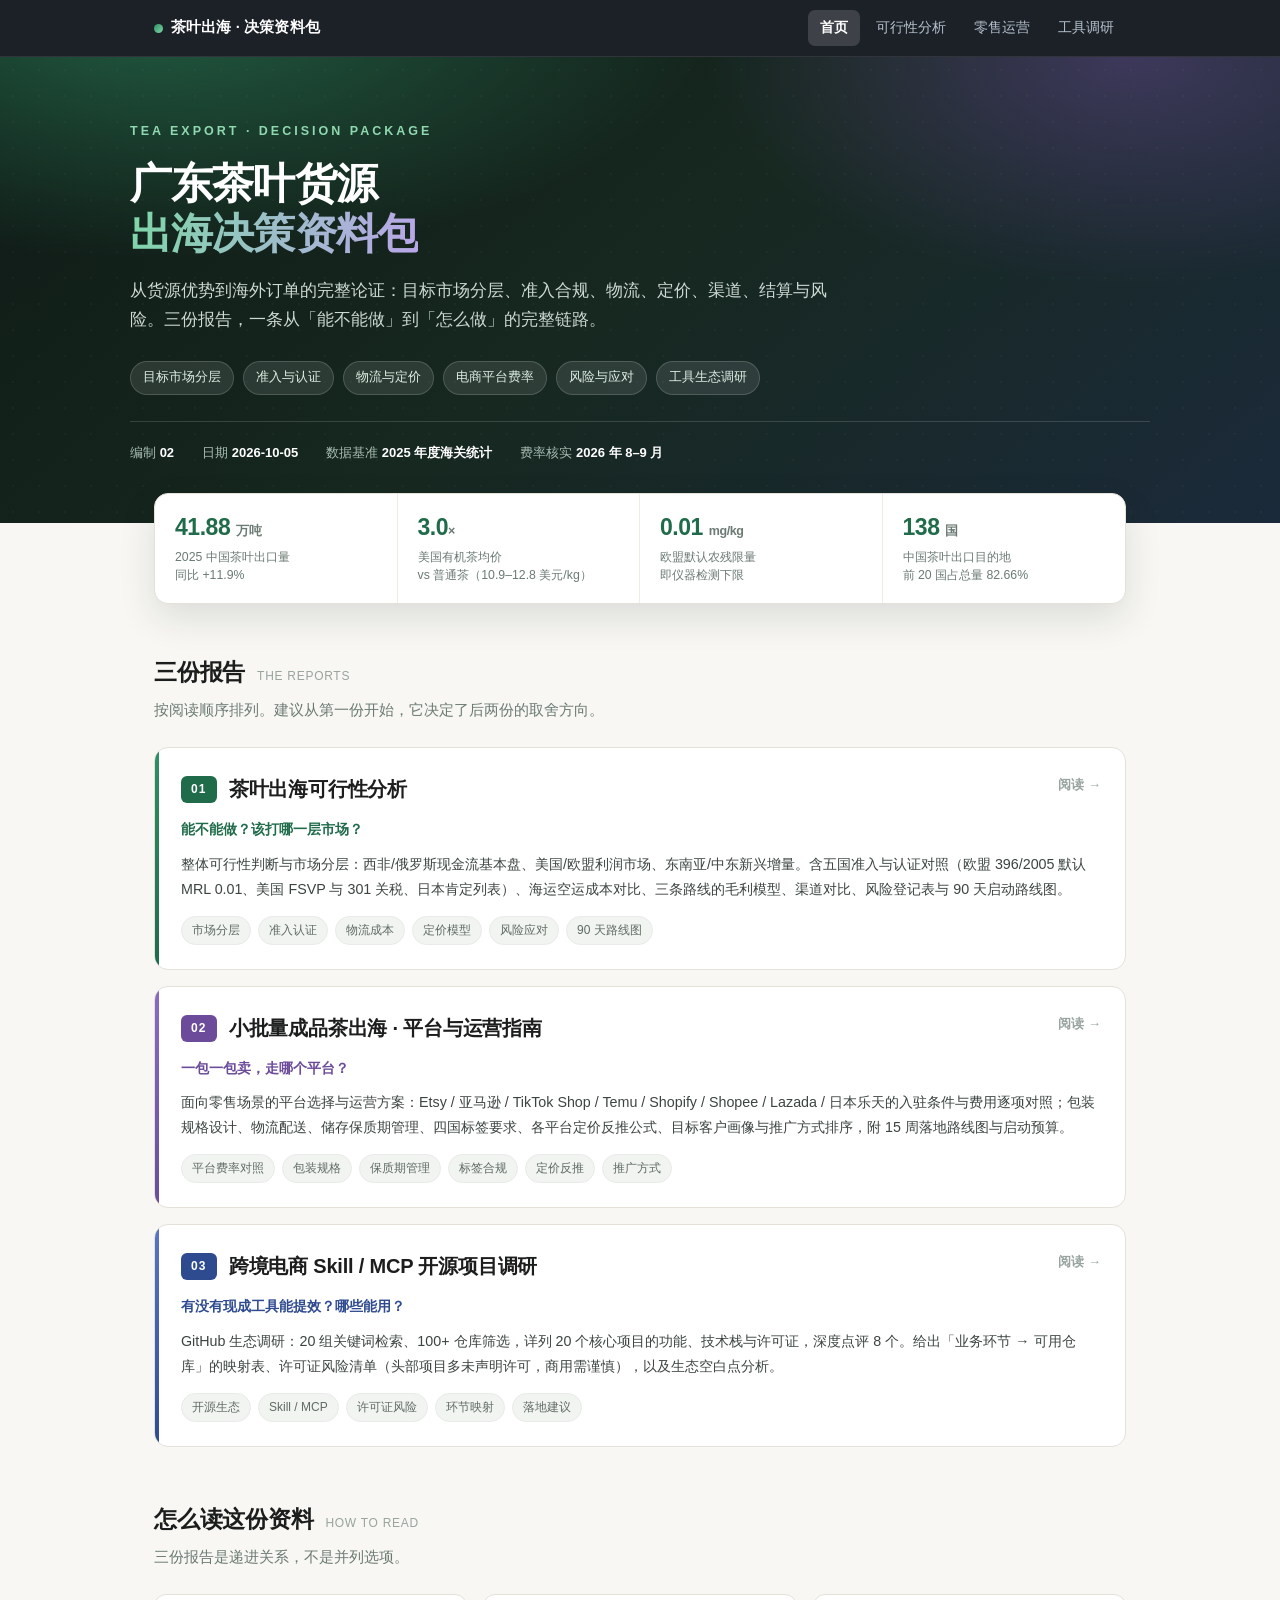
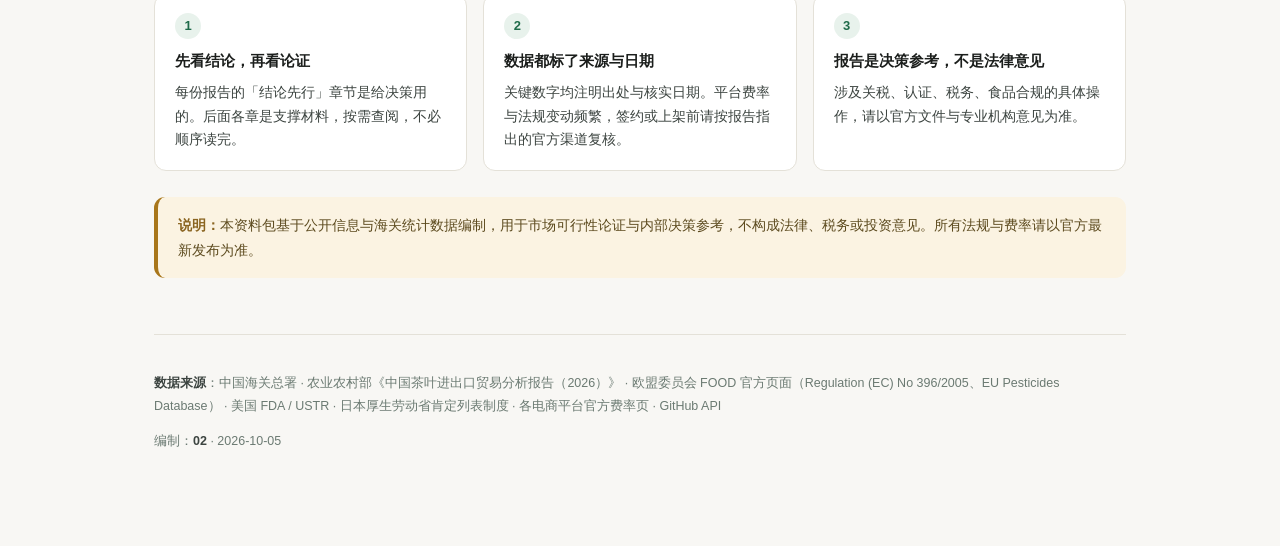
==== index.html @ b07554e2 "茶叶出海决策资料包：可行性分析 / 零售运营指南 / 工具生态调研 - index.html 资料包首页（导航门户 + 三份报告入口） - reports/feasibility.html 茶叶出海可" ====
<!DOCTYPE html>
<html lang="zh-CN">
<head>
<meta charset="UTF-8">
<meta name="viewport" content="width=device-width, initial-scale=1.0">
<title>茶叶出海 · 决策资料包</title>
<meta name="description" content="广东茶叶货源出口海外市场的完整决策资料包：可行性分析、零售运营指南、工具生态调研。">
<link rel="stylesheet" href="assets/site.css">
<style>
  :root{
    --ink:#1b1e1c; --ink-2:#3c4440; --muted:#6b7a72; --faint:#98a49d;
    --bg:#f8f7f4; --card:#ffffff; --line:#e4e1d8; --line-2:#efece4;
    --green:#1f6b4a; --green-2:#2f8f63; --green-3:#e8f2ec;
    --gold:#a8761a; --gold-bg:#fbf3e2;
    --purple:#6b4b9a; --purple-bg:#f0ebf8;
    --indigo:#2f4b8f; --indigo-bg:#e9eefb;
  }
  *{box-sizing:border-box;}
  html{scroll-behavior:smooth;}
  body{
    margin:0; background:var(--bg); color:var(--ink);
    font-family:"Segoe UI","PingFang SC","Microsoft YaHei",-apple-system,sans-serif;
    font-size:15.5px; line-height:1.75; -webkit-font-smoothing:antialiased;
  }
  .wrap{max-width:1020px; margin:0 auto; padding:0 24px 80px;}

  /* Hero */
  .hero{
    background:
      radial-gradient(900px 400px at 12% -10%, rgba(47,143,99,.55), transparent 62%),
      radial-gradient(700px 380px at 88% 0%, rgba(107,75,154,.45), transparent 60%),
      linear-gradient(140deg,#0f1a16 0%,#16281f 48%,#1b2a3a 100%);
    color:#fff; padding:64px 24px 58px; position:relative; overflow:hidden;
  }
  .hero::after{
    content:""; position:absolute; inset:0;
    background-image:radial-gradient(rgba(255,255,255,.06) 1px, transparent 1px);
    background-size:26px 26px; opacity:.5; pointer-events:none;
  }
  .hero-in{max-width:1020px; margin:0 auto; position:relative; z-index:1;}
  .hero .kicker{
    font-size:12.5px; letter-spacing:.24em; text-transform:uppercase;
    color:#8fd8b0; font-weight:700; margin-bottom:16px;
  }
  .hero h1{
    font-size:42px; line-height:1.2; margin:0 0 16px; font-weight:700;
    letter-spacing:-.02em;
  }
  .hero h1 em{
    font-style:normal;
    background:linear-gradient(100deg,#7fd6a8,#b9a6e8);
    -webkit-background-clip:text; background-clip:text; color:transparent;
  }
  .hero p.sub{
    font-size:16.5px; color:#cdd9d3; margin:0 0 28px; max-width:700px; line-height:1.75;
  }
  .hero .chips{display:flex; flex-wrap:wrap; gap:9px; margin-bottom:26px;}
  .hero .chips span{
    font-size:12.5px; padding:5px 12px; border-radius:20px;
    background:rgba(255,255,255,.1); border:1px solid rgba(255,255,255,.16);
    color:#dceee3;
  }
  .hero .meta{
    display:flex; flex-wrap:wrap; gap:10px 28px; font-size:13px;
    color:#a9bdb3; border-top:1px solid rgba(255,255,255,.15); padding-top:20px;
  }
  .hero .meta b{color:#fff; font-weight:600;}

  /* Metrics */
  .metrics{
    display:grid; grid-template-columns:repeat(4,1fr); gap:0;
    background:var(--card); border:1px solid var(--line); border-radius:14px;
    margin:-30px auto 48px; overflow:hidden;
    box-shadow:0 14px 36px rgba(16,30,24,.12); position:relative; z-index:3;
  }
  .metric{padding:20px 20px 18px; border-right:1px solid var(--line-2);}
  .metric:last-child{border-right:none;}
  .metric .v{font-size:23px; font-weight:700; color:var(--green); letter-spacing:-.02em; line-height:1.2;}
  .metric .v small{font-size:12.5px; color:var(--muted); font-weight:600;}
  .metric .l{font-size:12.3px; color:var(--muted); margin-top:6px; line-height:1.5;}

  /* Section head */
  .sec-head{margin:0 0 6px; display:flex; align-items:baseline; gap:12px; flex-wrap:wrap;}
  .sec-head h2{font-size:23px; margin:0; font-weight:700; letter-spacing:-.01em;}
  .sec-head .en{font-size:12px; color:var(--faint); letter-spacing:.06em; font-weight:500;}
  .sec-desc{color:var(--muted); font-size:14.5px; margin:6px 0 24px; max-width:760px;}

  /* Report cards */
  .cards{display:grid; gap:16px;}
  .rc{
    display:block; text-decoration:none; color:inherit;
    background:var(--card); border:1px solid var(--line); border-radius:14px;
    padding:24px 26px; position:relative; overflow:hidden;
    transition:border-color .18s, box-shadow .18s, transform .18s;
  }
  .rc::before{
    content:""; position:absolute; left:0; top:0; bottom:0; width:4px;
  }
  .rc.r1::before{background:linear-gradient(180deg,#2f8f63,#1f6b4a);}
  .rc.r2::before{background:linear-gradient(180deg,#8a6cc4,#6b4b9a);}
  .rc.r3::before{background:linear-gradient(180deg,#5a76c4,#2f4b8f);}
  .rc:hover{border-color:#c4d0c8; box-shadow:0 12px 30px rgba(20,40,30,.09); transform:translateY(-2px);}
  .rc .top{display:flex; align-items:center; gap:12px; flex-wrap:wrap; margin-bottom:10px;}
  .rc .idx{
    font-size:12px; font-weight:700; letter-spacing:.1em;
    padding:3px 10px; border-radius:6px; color:#fff;
  }
  .rc.r1 .idx{background:#1f6b4a;}
  .rc.r2 .idx{background:#6b4b9a;}
  .rc.r3 .idx{background:#2f4b8f;}
  .rc h3{font-size:20px; margin:0; font-weight:700; letter-spacing:-.01em;}
  .rc .q{font-size:14px; color:var(--green); font-weight:600; margin:2px 0 10px;}
  .rc.r2 .q{color:var(--purple);}
  .rc.r3 .q{color:var(--indigo);}
  .rc p{font-size:14.3px; color:var(--ink-2); margin:0 0 14px;}
  .rc .tags{display:flex; flex-wrap:wrap; gap:7px;}
  .rc .tags span{
    font-size:12px; padding:3px 10px; border-radius:16px;
    background:#f2f4f2; color:#5f6b63; border:1px solid #e8ebe8;
  }
  .rc .go{
    position:absolute; right:24px; top:26px; font-size:13px;
    color:var(--faint); font-weight:600;
  }
  .rc:hover .go{color:var(--green);}

  /* How to read */
  .grid3{display:grid; grid-template-columns:repeat(3,1fr); gap:16px; margin-top:18px;}
  .mini{background:var(--card); border:1px solid var(--line); border-radius:12px; padding:18px 20px;}
  .mini .n{
    width:26px; height:26px; border-radius:50%; background:var(--green-3);
    color:var(--green); font-weight:700; font-size:13px;
    display:flex; align-items:center; justify-content:center; margin-bottom:10px;
  }
  .mini h4{margin:0 0 6px; font-size:14.5px; font-weight:700;}
  .mini p{font-size:13.6px; color:var(--ink-2); margin:0;}

  /* Notice */
  .notice{
    background:var(--gold-bg); border-left:4px solid var(--gold);
    border-radius:11px; padding:16px 20px; margin-top:26px; font-size:14px; color:#5c4a1e;
  }
  .notice b{color:#8a6420;}

  footer.site-foot{
    margin-top:56px; padding-top:24px; border-top:1px solid var(--line);
    font-size:12.5px; color:var(--muted); line-height:1.85;
  }
  footer.site-foot b{color:var(--ink-2);}

  @media (max-width:860px){
    .metrics{grid-template-columns:1fr 1fr;}
    .metric:nth-child(2){border-right:none;}
    .metric:nth-child(1),.metric:nth-child(2){border-bottom:1px solid var(--line-2);}
    .grid3{grid-template-columns:1fr;}
    .hero h1{font-size:31px;}
    .hero{padding:48px 20px 46px;}
    body{font-size:15px;}
    .rc .go{display:none;}
  }
</style>
</head>
<body>

<nav class="site-nav">
  <div class="site-nav-in">
    <a class="brand" href="index.html"><span class="dot"></span>茶叶出海 · 决策资料包</a>
    <div class="links">
      <a href="index.html" class="active">首页</a>
      <a href="reports/feasibility.html">可行性分析</a>
      <a href="reports/dtc-playbook.html">零售运营</a>
      <a href="reports/skill-landscape.html">工具调研</a>
    </div>
  </div>
</nav>

<header class="hero">
  <div class="hero-in">
    <div class="kicker">Tea Export · Decision Package</div>
    <h1>广东茶叶货源<br><em>出海决策资料包</em></h1>
    <p class="sub">从货源优势到海外订单的完整论证：目标市场分层、准入合规、物流、定价、渠道、结算与风险。三份报告，一条从「能不能做」到「怎么做」的完整链路。</p>
    <div class="chips">
      <span>目标市场分层</span>
      <span>准入与认证</span>
      <span>物流与定价</span>
      <span>电商平台费率</span>
      <span>风险与应对</span>
      <span>工具生态调研</span>
    </div>
    <div class="meta">
      <span>编制 <b>02</b></span>
      <span>日期 <b>2026-10-05</b></span>
      <span>数据基准 <b>2025 年度海关统计</b></span>
      <span>费率核实 <b>2026 年 8–9 月</b></span>
    </div>
  </div>
</header>

<div class="wrap">

  <div class="metrics">
    <div class="metric">
      <div class="v">41.88 <small>万吨</small></div>
      <div class="l">2025 中国茶叶出口量<br>同比 +11.9%</div>
    </div>
    <div class="metric">
      <div class="v">3.0<small>×</small></div>
      <div class="l">美国有机茶均价<br>vs 普通茶（10.9–12.8 美元/kg）</div>
    </div>
    <div class="metric">
      <div class="v">0.01 <small>mg/kg</small></div>
      <div class="l">欧盟默认农残限量<br>即仪器检测下限</div>
    </div>
    <div class="metric">
      <div class="v">138 <small>国</small></div>
      <div class="l">中国茶叶出口目的地<br>前 20 国占总量 82.66%</div>
    </div>
  </div>

  <div class="sec-head">
    <h2>三份报告</h2><span class="en">THE REPORTS</span>
  </div>
  <p class="sec-desc">按阅读顺序排列。建议从第一份开始，它决定了后两份的取舍方向。</p>

  <div class="cards">

    <a class="rc r1" href="reports/feasibility.html">
      <div class="go">阅读 →</div>
      <div class="top">
        <span class="idx">01</span>
        <h3>茶叶出海可行性分析</h3>
      </div>
      <div class="q">能不能做？该打哪一层市场？</div>
      <p>整体可行性判断与市场分层：西非/俄罗斯现金流基本盘、美国/欧盟利润市场、东南亚/中东新兴增量。含五国准入与认证对照（欧盟 396/2005 默认 MRL 0.01、美国 FSVP 与 301 关税、日本肯定列表）、海运空运成本对比、三条路线的毛利模型、渠道对比、风险登记表与 90 天启动路线图。</p>
      <div class="tags">
        <span>市场分层</span><span>准入认证</span><span>物流成本</span><span>定价模型</span><span>风险应对</span><span>90 天路线图</span>
      </div>
    </a>

    <a class="rc r2" href="reports/dtc-playbook.html">
      <div class="go">阅读 →</div>
      <div class="top">
        <span class="idx">02</span>
        <h3>小批量成品茶出海 · 平台与运营指南</h3>
      </div>
      <div class="q">一包一包卖，走哪个平台？</div>
      <p>面向零售场景的平台选择与运营方案：Etsy / 亚马逊 / TikTok Shop / Temu / Shopify / Shopee / Lazada / 日本乐天的入驻条件与费用逐项对照；包装规格设计、物流配送、储存保质期管理、四国标签要求、各平台定价反推公式、目标客户画像与推广方式排序，附 15 周落地路线图与启动预算。</p>
      <div class="tags">
        <span>平台费率对照</span><span>包装规格</span><span>保质期管理</span><span>标签合规</span><span>定价反推</span><span>推广方式</span>
      </div>
    </a>

    <a class="rc r3" href="reports/skill-landscape.html">
      <div class="go">阅读 →</div>
      <div class="top">
        <span class="idx">03</span>
        <h3>跨境电商 Skill / MCP 开源项目调研</h3>
      </div>
      <div class="q">有没有现成工具能提效？哪些能用？</div>
      <p>GitHub 生态调研：20 组关键词检索、100+ 仓库筛选，详列 20 个核心项目的功能、技术栈与许可证，深度点评 8 个。给出「业务环节 → 可用仓库」的映射表、许可证风险清单（头部项目多未声明许可，商用需谨慎），以及生态空白点分析。</p>
      <div class="tags">
        <span>开源生态</span><span>Skill / MCP</span><span>许可证风险</span><span>环节映射</span><span>落地建议</span>
      </div>
    </a>

  </div>

  <div class="sec-head" style="margin-top:52px">
    <h2>怎么读这份资料</h2><span class="en">HOW TO READ</span>
  </div>
  <p class="sec-desc">三份报告是递进关系，不是并列选项。</p>

  <div class="grid3">
    <div class="mini">
      <div class="n">1</div>
      <h4>先看结论，再看论证</h4>
      <p>每份报告的「结论先行」章节是给决策用的。后面各章是支撑材料，按需查阅，不必顺序读完。</p>
    </div>
    <div class="mini">
      <div class="n">2</div>
      <h4>数据都标了来源与日期</h4>
      <p>关键数字均注明出处与核实日期。平台费率与法规变动频繁，签约或上架前请按报告指出的官方渠道复核。</p>
    </div>
    <div class="mini">
      <div class="n">3</div>
      <h4>报告是决策参考，不是法律意见</h4>
      <p>涉及关税、认证、税务、食品合规的具体操作，请以官方文件与专业机构意见为准。</p>
    </div>
  </div>

  <div class="notice">
    <b>说明：</b>本资料包基于公开信息与海关统计数据编制，用于市场可行性论证与内部决策参考，不构成法律、税务或投资意见。所有法规与费率请以官方最新发布为准。
  </div>

  <footer class="site-foot">
    <p><b>数据来源</b>：中国海关总署 · 农业农村部《中国茶叶进出口贸易分析报告（2026）》 · 欧盟委员会 FOOD 官方页面（Regulation (EC) No 396/2005、EU Pesticides Database） · 美国 FDA / USTR · 日本厚生劳动省肯定列表制度 · 各电商平台官方费率页 · GitHub API</p>
    <p style="margin-top:10px">编制：<b>02</b> · 2026-10-05</p>
  </footer>

</div>
</body>
</html>
---- assets/site.css ----
/* ============================================================
   茶叶出海 · 决策资料包 — 站点共享样式
   仅包含跨页面共用的导航 / 页脚 / 打印规则
   各报告页自身的样式仍保留在各自 <style> 中
   ============================================================ */

.site-nav{
  position:sticky; top:0; z-index:9999;
  background:rgba(16,21,28,.95);
  -webkit-backdrop-filter:saturate(160%) blur(10px);
  backdrop-filter:saturate(160%) blur(10px);
  border-bottom:1px solid rgba(255,255,255,.09);
  font-family:"Segoe UI","PingFang SC","Microsoft YaHei",-apple-system,sans-serif;
}
.site-nav-in{
  max-width:1020px; margin:0 auto; padding:0 24px;
  display:flex; align-items:center; gap:20px; height:56px;
}
.site-nav .brand{
  color:#fff; font-weight:700; font-size:14.5px; text-decoration:none;
  white-space:nowrap; letter-spacing:.01em; display:flex; align-items:center; gap:8px;
}
.site-nav .brand .dot{
  width:9px; height:9px; border-radius:50%;
  background:linear-gradient(135deg,#2f8f63,#7fd6a8); flex:none;
}
.site-nav .links{display:flex; gap:4px; margin-left:auto; flex-wrap:wrap;}
.site-nav .links a{
  color:#b6c2ce; font-size:13.5px; text-decoration:none;
  padding:6px 12px; border-radius:7px; white-space:nowrap;
  transition:background .15s, color .15s;
}
.site-nav .links a:hover{color:#fff; background:rgba(255,255,255,.09);}
.site-nav .links a.active{color:#fff; background:rgba(255,255,255,.15); font-weight:600;}

/* 页内底部翻页器 */
.page-pager{
  max-width:1020px; margin:56px auto 0; padding:22px 24px 0;
  border-top:1px solid #e4e1d8;
  display:flex; gap:14px; flex-wrap:wrap;
  font-family:"Segoe UI","PingFang SC","Microsoft YaHei",-apple-system,sans-serif;
}
.page-pager a{
  flex:1 1 240px; text-decoration:none; color:#3c4440;
  background:#fff; border:1px solid #e4e1d8; border-radius:11px;
  padding:15px 18px; transition:border-color .15s, box-shadow .15s, transform .15s;
}
.page-pager a:hover{border-color:#b9c8bf; box-shadow:0 6px 18px rgba(20,40,30,.07); transform:translateY(-1px);}
.page-pager .lbl{font-size:11.5px; letter-spacing:.14em; text-transform:uppercase; color:#98a49d; font-weight:600;}
.page-pager .ttl{font-size:15px; font-weight:700; margin-top:5px; color:#1b1e1c;}
.page-pager .sub{font-size:12.5px; color:#6b7a72; margin-top:3px;}

/* 打印：去掉导航与翻页 */
@media print{
  .site-nav,.page-pager{display:none !important;}
}

@media (max-width:700px){
  .site-nav-in{height:auto; padding:10px 16px; flex-direction:column; align-items:flex-start; gap:8px;}
  .site-nav .links{margin-left:0; width:100%;}
  .site-nav .links a{padding:5px 9px; font-size:13px;}
}
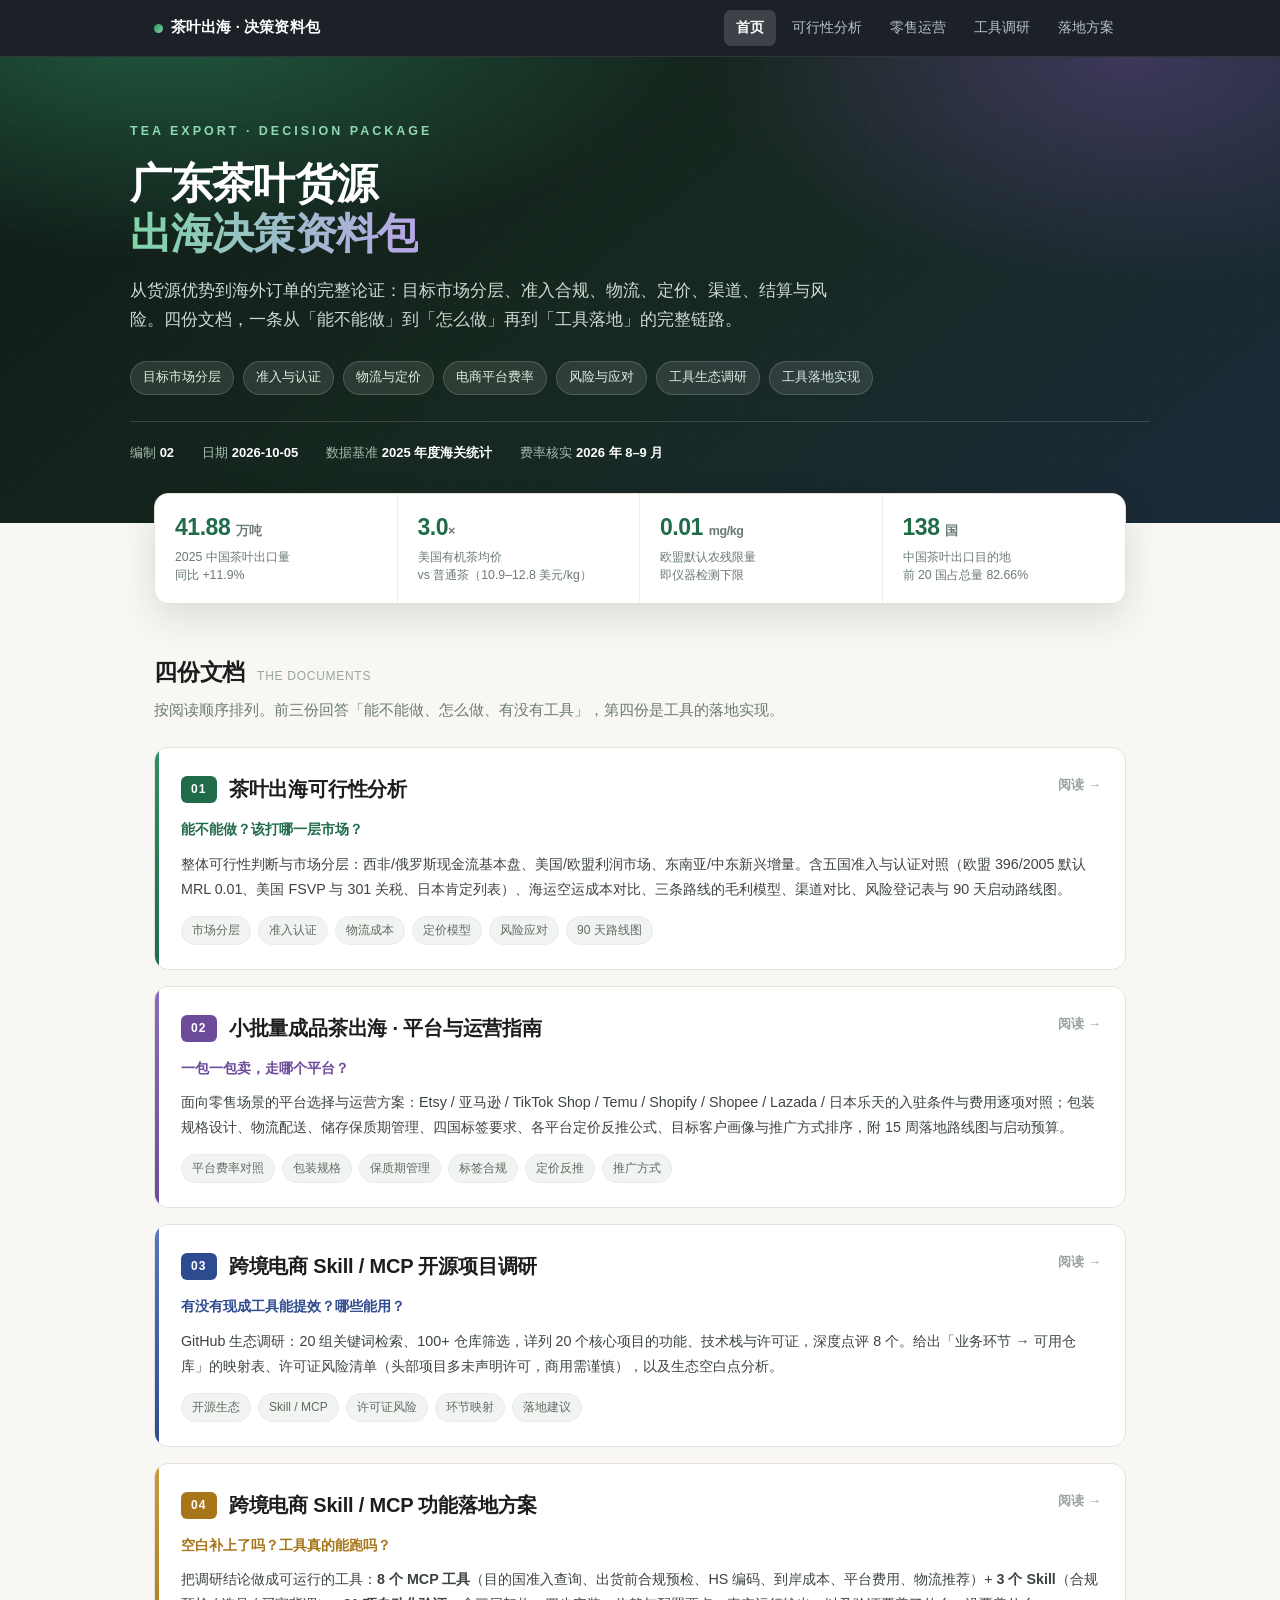
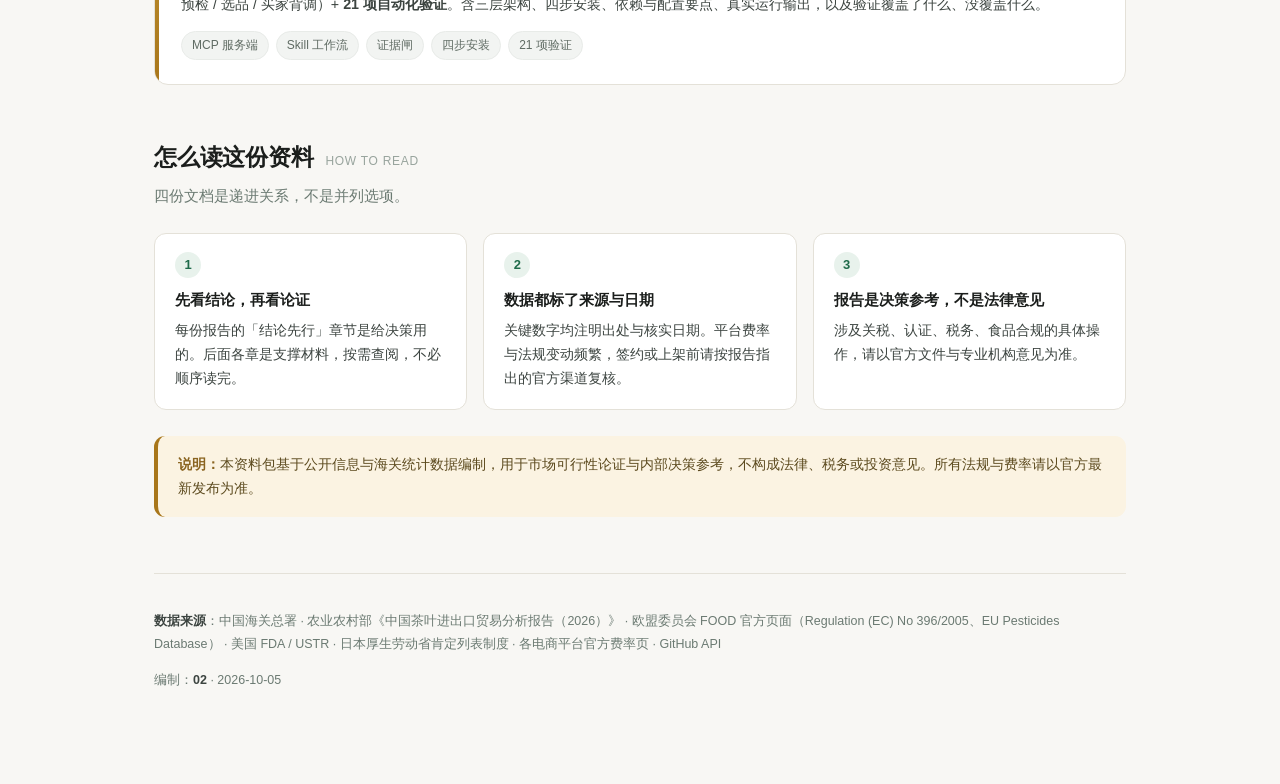
==== commit 50a76b15: "新增第四份文档：跨境电商 Skill / MCP 功能落地方案 - 新增 reports/skill-mcp-implementation.html（8 个 MCP 工具 + 3 个 Skill + " ====
--- a/index.html
+++ b/index.html
@@ -99,6 +99,7 @@
   .rc.r1::before{background:linear-gradient(180deg,#2f8f63,#1f6b4a);}
   .rc.r2::before{background:linear-gradient(180deg,#8a6cc4,#6b4b9a);}
   .rc.r3::before{background:linear-gradient(180deg,#5a76c4,#2f4b8f);}
+  .rc.r4::before{background:linear-gradient(180deg,#c79a3a,#a8761a);}
   .rc:hover{border-color:#c4d0c8; box-shadow:0 12px 30px rgba(20,40,30,.09); transform:translateY(-2px);}
   .rc .top{display:flex; align-items:center; gap:12px; flex-wrap:wrap; margin-bottom:10px;}
   .rc .idx{
@@ -108,10 +109,12 @@
   .rc.r1 .idx{background:#1f6b4a;}
   .rc.r2 .idx{background:#6b4b9a;}
   .rc.r3 .idx{background:#2f4b8f;}
+  .rc.r4 .idx{background:#a8761a;}
   .rc h3{font-size:20px; margin:0; font-weight:700; letter-spacing:-.01em;}
   .rc .q{font-size:14px; color:var(--green); font-weight:600; margin:2px 0 10px;}
   .rc.r2 .q{color:var(--purple);}
   .rc.r3 .q{color:var(--indigo);}
+  .rc.r4 .q{color:var(--gold);}
   .rc p{font-size:14.3px; color:var(--ink-2); margin:0 0 14px;}
   .rc .tags{display:flex; flex-wrap:wrap; gap:7px;}
   .rc .tags span{
@@ -170,6 +173,7 @@
       <a href="reports/feasibility.html">可行性分析</a>
       <a href="reports/dtc-playbook.html">零售运营</a>
       <a href="reports/skill-landscape.html">工具调研</a>
+      <a href="reports/skill-mcp-implementation.html">落地方案</a>
     </div>
   </div>
 </nav>
@@ -178,7 +182,7 @@
   <div class="hero-in">
     <div class="kicker">Tea Export · Decision Package</div>
     <h1>广东茶叶货源<br><em>出海决策资料包</em></h1>
-    <p class="sub">从货源优势到海外订单的完整论证：目标市场分层、准入合规、物流、定价、渠道、结算与风险。三份报告，一条从「能不能做」到「怎么做」的完整链路。</p>
+    <p class="sub">从货源优势到海外订单的完整论证：目标市场分层、准入合规、物流、定价、渠道、结算与风险。四份文档，一条从「能不能做」到「怎么做」再到「工具落地」的完整链路。</p>
     <div class="chips">
       <span>目标市场分层</span>
       <span>准入与认证</span>
@@ -186,6 +190,7 @@
       <span>电商平台费率</span>
       <span>风险与应对</span>
       <span>工具生态调研</span>
+      <span>工具落地实现</span>
     </div>
     <div class="meta">
       <span>编制 <b>02</b></span>
@@ -218,9 +223,9 @@
   </div>
 
   <div class="sec-head">
-    <h2>三份报告</h2><span class="en">THE REPORTS</span>
-  </div>
-  <p class="sec-desc">按阅读顺序排列。建议从第一份开始，它决定了后两份的取舍方向。</p>
+    <h2>四份文档</h2><span class="en">THE DOCUMENTS</span>
+  </div>
+  <p class="sec-desc">按阅读顺序排列。前三份回答「能不能做、怎么做、有没有工具」，第四份是工具的落地实现。</p>
 
   <div class="cards">
 
@@ -263,12 +268,25 @@
       </div>
     </a>
 
+    <a class="rc r4" href="reports/skill-mcp-implementation.html">
+      <div class="go">阅读 →</div>
+      <div class="top">
+        <span class="idx">04</span>
+        <h3>跨境电商 Skill / MCP 功能落地方案</h3>
+      </div>
+      <div class="q">空白补上了吗？工具真的能跑吗？</div>
+      <p>把调研结论做成可运行的工具：<strong>8 个 MCP 工具</strong>（目的国准入查询、出货前合规预检、HS 编码、到岸成本、平台费用、物流推荐）+ <strong>3 个 Skill</strong>（合规预检 / 选品 / 买家背调）+ <strong>21 项自动化验证</strong>。含三层架构、四步安装、依赖与配置要点、真实运行输出，以及验证覆盖了什么、没覆盖什么。</p>
+      <div class="tags">
+        <span>MCP 服务端</span><span>Skill 工作流</span><span>证据闸</span><span>四步安装</span><span>21 项验证</span>
+      </div>
+    </a>
+
   </div>
 
   <div class="sec-head" style="margin-top:52px">
     <h2>怎么读这份资料</h2><span class="en">HOW TO READ</span>
   </div>
-  <p class="sec-desc">三份报告是递进关系，不是并列选项。</p>
+  <p class="sec-desc">四份文档是递进关系，不是并列选项。</p>
 
   <div class="grid3">
     <div class="mini">
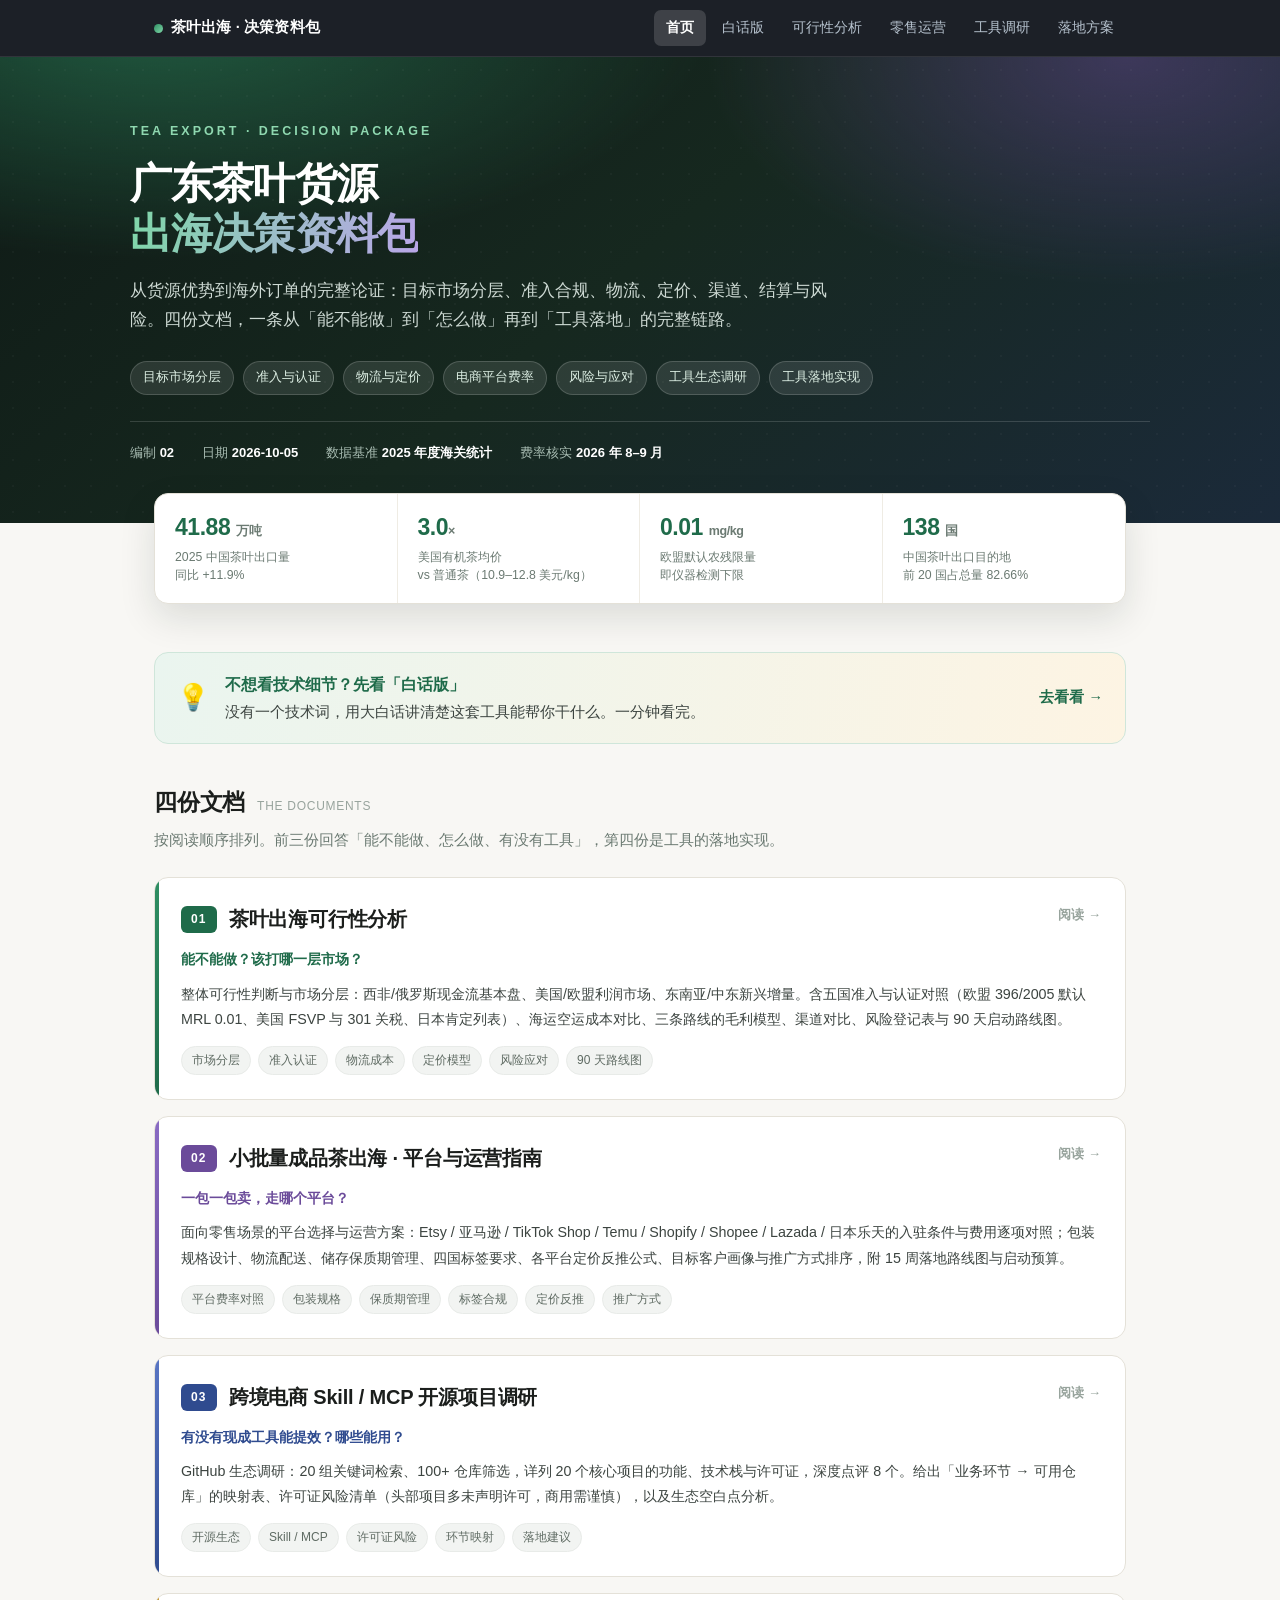
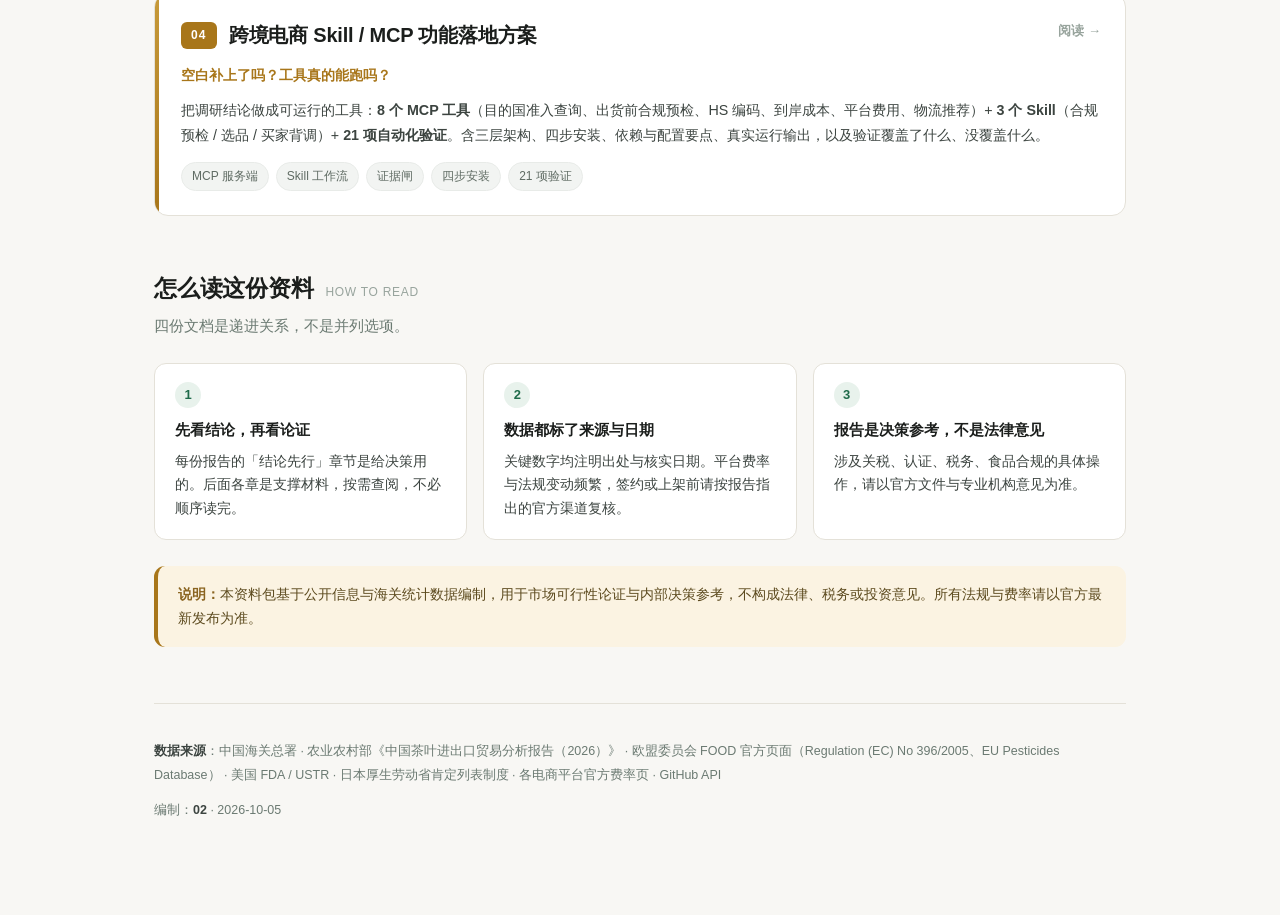
==== commit a3dbfe72: "新增白话版导读页：不懂技术也能一分钟看懂 - 新增 reports/plain-guide.html（全大白话，打比方 + 对话气泡） - 全站导航加入「白话版」入口（六页一致） - 首页加入引导横幅" ====
--- a/index.html
+++ b/index.html
@@ -145,6 +145,21 @@
   }
   .notice b{color:#8a6420;}
 
+  /* Plain-guide banner */
+  .plain-banner{
+    display:flex; align-items:center; gap:16px; flex-wrap:wrap;
+    background:linear-gradient(100deg,#eaf5ef,#fdf4e3);
+    border:1.5px solid #cfe6da; border-radius:14px;
+    padding:18px 22px; margin:0 0 38px;
+    text-decoration:none; color:inherit;
+    transition:border-color .18s, box-shadow .18s, transform .18s;
+  }
+  .plain-banner:hover{border-color:#a9d4be; box-shadow:0 10px 26px rgba(20,60,40,.09); transform:translateY(-2px); text-decoration:none;}
+  .plain-banner .pb-ic{font-size:26px; flex:none;}
+  .plain-banner .pb-tx{flex:1 1 320px; font-size:14.8px; color:var(--ink-2); line-height:1.7;}
+  .plain-banner .pb-tx b{color:var(--green); font-size:16px; display:block; margin-bottom:2px;}
+  .plain-banner .pb-go{font-size:14.5px; font-weight:700; color:var(--green); flex:none;}
+
   footer.site-foot{
     margin-top:56px; padding-top:24px; border-top:1px solid var(--line);
     font-size:12.5px; color:var(--muted); line-height:1.85;
@@ -170,6 +185,7 @@
     <a class="brand" href="index.html"><span class="dot"></span>茶叶出海 · 决策资料包</a>
     <div class="links">
       <a href="index.html" class="active">首页</a>
+      <a href="reports/plain-guide.html">白话版</a>
       <a href="reports/feasibility.html">可行性分析</a>
       <a href="reports/dtc-playbook.html">零售运营</a>
       <a href="reports/skill-landscape.html">工具调研</a>
@@ -222,6 +238,15 @@
     </div>
   </div>
 
+  <a class="plain-banner" href="reports/plain-guide.html">
+    <span class="pb-ic">💡</span>
+    <span class="pb-tx">
+      <b>不想看技术细节？先看「白话版」</b>
+      没有一个技术词，用大白话讲清楚这套工具能帮你干什么。一分钟看完。
+    </span>
+    <span class="pb-go">去看看 →</span>
+  </a>
+
   <div class="sec-head">
     <h2>四份文档</h2><span class="en">THE DOCUMENTS</span>
   </div>
